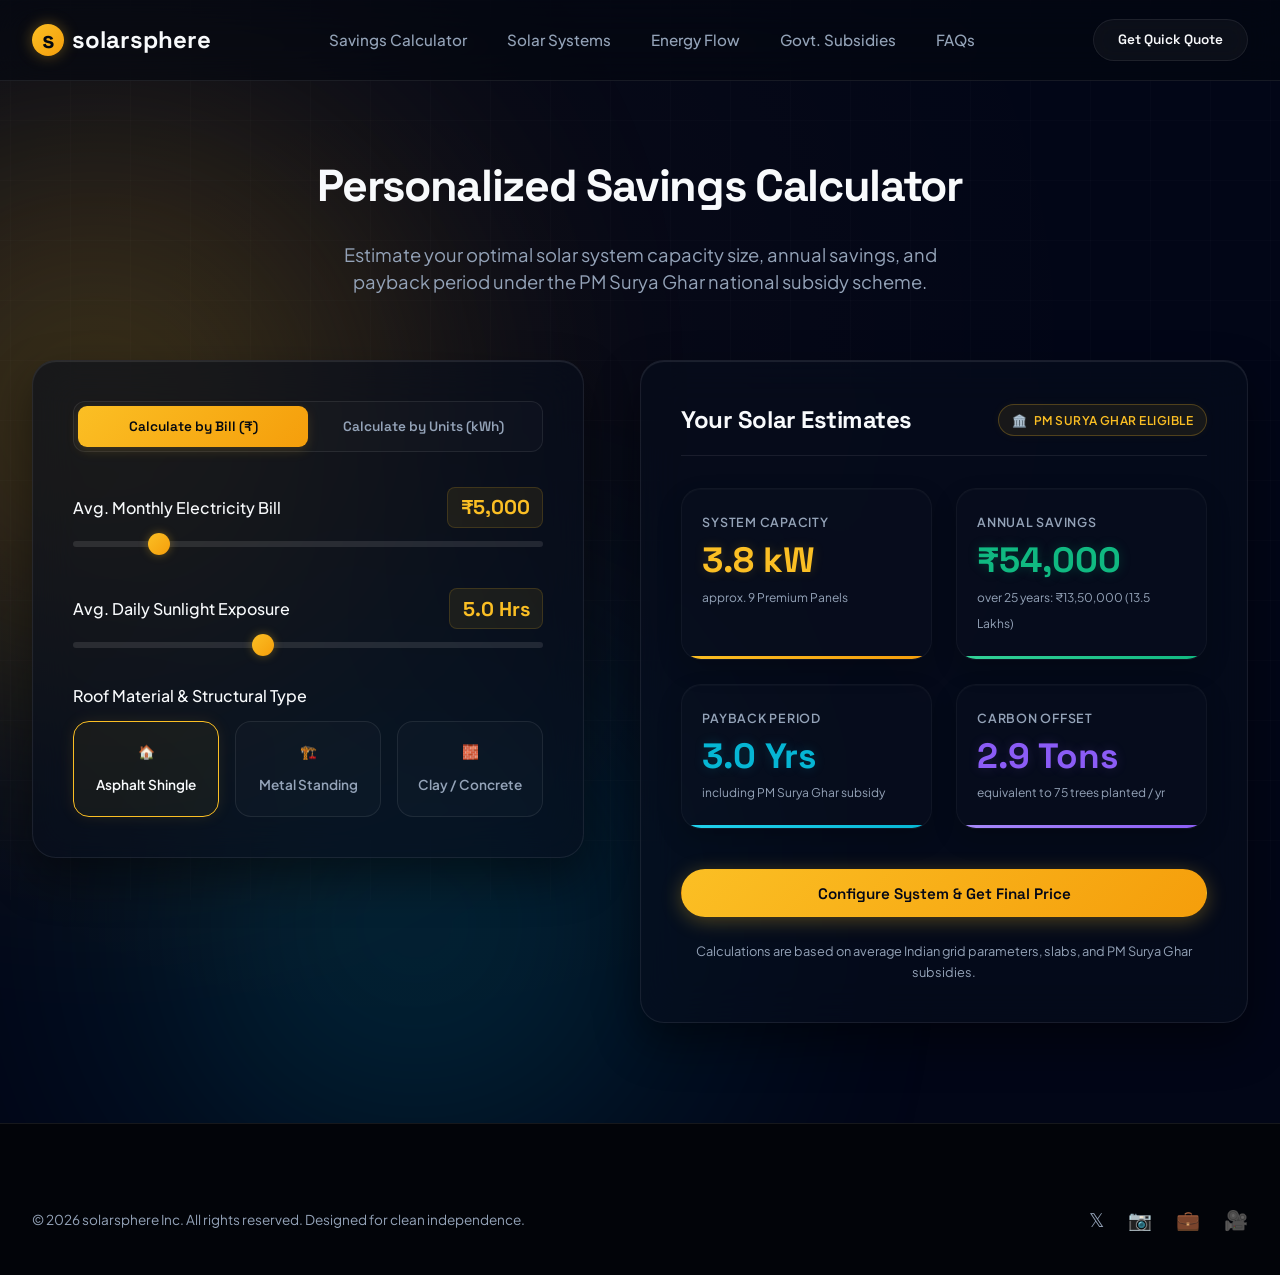
==== calculator.html @ b98ffb91 "feat: complete visual modernization of solarsphere e-commerce multi-page solar site in INR" ====
<!DOCTYPE html>
<html lang="en">
<head>
  <meta charset="UTF-8">
  <meta name="viewport" content="width=device-width, initial-scale=1.0">
  <meta name="description" content="Calculate your solar energy production savings and payback period in India with the solarsphere customizer savings calculator.">
  <title>Solar Savings Calculator | solarsphere</title>
  <link rel="stylesheet" href="styles.css?v=2.0">
</head>
<body>

  <!-- Background Glowing Orbs -->
  <div class="glow-orb orb-1"></div>
  <div class="glow-orb orb-3"></div>

  <!-- HEADER / NAVIGATION -->
  <header>
    <div class="container nav-container">
      <a href="index.html" class="logo">
        <div class="logo-icon">s</div>
        <span>solarsphere</span>
      </a>
      <ul class="nav-links">
        <li><a href="calculator.html" class="active">Savings Calculator</a></li>
        <li><a href="configurator.html">Solar Systems</a></li>
        <li><a href="visualizer.html">Energy Flow</a></li>
        <li><a href="subsidies.html">Govt. Subsidies</a></li>
        <li><a href="faq.html">FAQs</a></li>
      </ul>
      <a href="calculator.html" class="btn btn-secondary" style="padding: 0.6rem 1.5rem; font-size: 0.85rem;">Get Quick Quote</a>
    </div>
  </header>

  <!-- SOLAR CALCULATOR -->
  <section class="calculator" id="calculator" style="min-height: 85vh; padding-top: 150px; padding-bottom: 100px;">
    <div class="container">
      <div class="section-header">
        <h2>Personalized Savings Calculator</h2>
        <p>Estimate your optimal solar system capacity size, annual savings, and payback period under the PM Surya Ghar national subsidy scheme.</p>
      </div>

      <div class="calc-grid">
        <div class="glass-card calc-inputs">
          <div class="input-toggle-container">
            <button class="toggle-btn active" id="calc-toggle-bill" onclick="switchCalcMode('bill')">Calculate by Bill (₹)</button>
            <button class="toggle-btn" id="calc-toggle-units" onclick="switchCalcMode('units')">Calculate by Units (kWh)</button>
          </div>

          <div class="input-group" id="group-bill">
            <div class="input-header">
              <label class="input-label" for="bill-slider">Avg. Monthly Electricity Bill</label>
              <span class="input-value-display" id="bill-display">₹5,000</span>
            </div>
            <input type="range" class="range-slider" id="bill-slider" min="1000" max="25000" step="500" value="5000">
          </div>

          <div class="input-group" id="group-units" style="display: none;">
            <div class="input-header">
              <label class="input-label" for="units-slider">Avg. Monthly Unit Consumption</label>
              <span class="input-value-display" id="units-display">600 kWh</span>
            </div>
            <input type="range" class="range-slider" id="units-slider" min="100" max="3000" step="50" value="600">
          </div>

          <div class="input-group">
            <div class="input-header">
              <label class="input-label" for="sunlight-slider">Avg. Daily Sunlight Exposure</label>
              <span class="input-value-display" id="sunlight-display">5.0 Hrs</span>
            </div>
            <input type="range" class="range-slider" id="sunlight-slider" min="3.0" max="8.0" step="0.5" value="5.0">
          </div>

          <div class="input-group">
            <label class="input-label">Roof Material & Structural Type</label>
            <div class="roof-selector">
              <label class="roof-card active" id="roof-shingle">
                <input type="radio" name="rooftype" value="shingle" checked>
                <span class="roof-icon">🏠</span>
                <span>Asphalt Shingle</span>
              </label>
              <label class="roof-card" id="roof-metal">
                <input type="radio" name="rooftype" value="metal">
                <span class="roof-icon">🏗️</span>
                <span>Metal Standing</span>
              </label>
              <label class="roof-card" id="roof-tile">
                <input type="radio" name="rooftype" value="tile">
                <span class="roof-icon">🧱</span>
                <span>Clay / Concrete</span>
              </label>
            </div>
          </div>
        </div>

        <div class="glass-card calc-outputs">
          <div class="calc-outputs-header">
            <h3>Your Solar Estimates</h3>
            <div class="subsidy-badge-mini">
              <span class="badge-icon">🏛️</span>
              <span>PM Surya Ghar Eligible</span>
            </div>
          </div>
          
          <div class="outputs-grid">
            <div class="output-box box-size">
              <span class="output-label">System Capacity</span>
              <div class="output-value" id="est-size">4.2 kW</div>
              <span class="output-sub">approx. 11 Premium Panels</span>
            </div>

            <div class="output-box box-savings">
              <span class="output-label">Annual Savings</span>
              <div class="output-value" id="est-savings">₹52,800</div>
              <span class="output-sub">over 25 years: ₹13,20,000</span>
            </div>

            <div class="output-box box-payback">
              <span class="output-label">Payback Period</span>
              <div class="output-value" id="est-payback">5.2 Yrs</div>
              <span class="output-sub">including PM Surya Ghar subsidy</span>
            </div>

            <div class="output-box box-offset">
              <span class="output-label">Carbon Offset</span>
              <div class="output-value" id="est-offset">3.2 Tons</div>
              <span class="output-sub">equivalent to 82 trees planted / yr</span>
            </div>
          </div>

          <button class="btn btn-gold" id="calc-cta-btn" style="width: 100%;">Configure System & Get Final Price</button>
          <p class="calc-note">Calculations are based on average Indian grid parameters, slabs, and PM Surya Ghar subsidies.</p>
        </div>
      </div>
    </div>
  </section>

  <!-- FOOTER -->
  <footer>
    <div class="container">
      <div class="footer-bottom" style="border-top: none; padding-top: 0;">
        <span>&copy; 2026 solarsphere Inc. All rights reserved. Designed for clean independence.</span>
        <div class="footer-socials">
          <a href="#">𝕏</a>
          <a href="#">📷</a>
          <a href="#">💼</a>
          <a href="#">🎥</a>
        </div>
      </div>
    </div>
  </footer>

  <script src="app.js?v=2.0"></script>
</body>
</html>
---- styles.css ----
@import url('https://fonts.googleapis.com/css2?family=Plus+Jakarta+Sans:wght@300;400;500;600;700&family=Space+Grotesk:wght@400;500;600;700&display=swap');

/* --- CUSTOM VARIABLES & THEME --- */
:root {
  --font-body: 'Plus Jakarta Sans', sans-serif;
  --font-title: 'Space Grotesk', sans-serif;

  /* Colors */
  --bg-dark: #020617;
  --bg-card: rgba(8, 14, 29, 0.6);
  --bg-card-hover: rgba(14, 23, 46, 0.75);
  --border-light: rgba(255, 255, 255, 0.08);
  --border-light-hover: rgba(255, 255, 255, 0.16);
  
  --color-text-main: #f8fafc;
  --color-text-muted: #94a3b8;
  
  /* Accents */
  --solar-gold: #fbbf24;
  --solar-gold-glow: rgba(251, 191, 36, 0.35);
  --electric-emerald: #10b981;
  --electric-emerald-glow: rgba(16, 185, 129, 0.35);
  --grid-cyan: #06b6d4;
  --grid-cyan-glow: rgba(6, 182, 212, 0.35);
  --accent-purple: #8b5cf6;
  --accent-purple-glow: rgba(139, 92, 246, 0.35);

  --gradient-gold: linear-gradient(135deg, #fbbf24 0%, #f59e0b 100%);
  --gradient-emerald: linear-gradient(135deg, #34d399 0%, #10b981 100%);
  --gradient-cyan: linear-gradient(135deg, #22d3ee 0%, #06b6d4 100%);
  --gradient-purple: linear-gradient(135deg, #a78bfa 0%, #8b5cf6 100%);
  --gradient-tech: linear-gradient(135deg, #10b981 0%, #06b6d4 100%);
  --gradient-hero: linear-gradient(135deg, #fbbf24 0%, #10b981 50%, #06b6d4 100%);

  /* Transitions */
  --transition-smooth: all 0.5s cubic-bezier(0.16, 1, 0.3, 1);
  --transition-fast: all 0.25s cubic-bezier(0.4, 0, 0.2, 1);
}

/* --- BASE STYLES --- */
* {
  box-sizing: border-box;
  margin: 0;
  padding: 0;
}

html {
  scroll-behavior: smooth;
  scrollbar-width: thin;
  scrollbar-color: rgba(255, 255, 255, 0.2) var(--bg-dark);
}

body {
  background-color: var(--bg-dark);
  color: var(--color-text-main);
  font-family: var(--font-body);
  line-height: 1.6;
  overflow-x: hidden;
  position: relative;
}

/* Background Tech Grid Overlay */
body::before {
  content: '';
  position: fixed;
  top: 0;
  left: 0;
  width: 100vw;
  height: 100vh;
  background-image: 
    linear-gradient(rgba(255, 255, 255, 0.015) 1px, transparent 1px),
    linear-gradient(90deg, rgba(255, 255, 255, 0.015) 1px, transparent 1px);
  background-size: 60px 60px;
  background-position: center;
  pointer-events: none;
  z-index: 0;
}

/* Custom Scrollbar for Chrome/Safari/Edge */
body::-webkit-scrollbar {
  width: 8px;
}
body::-webkit-scrollbar-track {
  background: var(--bg-dark);
}
body::-webkit-scrollbar-thumb {
  background: rgba(255, 255, 255, 0.15);
  border-radius: 4px;
}
body::-webkit-scrollbar-thumb:hover {
  background: rgba(255, 255, 255, 0.3);
}

/* Background Glowing Orbs & Floating Animations */
@keyframes float-orb-1 {
  0% { transform: translate(0, 0) scale(1); }
  50% { transform: translate(60px, -80px) scale(1.1); }
  100% { transform: translate(0, 0) scale(1); }
}
@keyframes float-orb-2 {
  0% { transform: translate(0, 0) scale(1); }
  50% { transform: translate(-80px, 60px) scale(0.9); }
  100% { transform: translate(0, 0) scale(1); }
}
@keyframes float-orb-3 {
  0% { transform: translate(0, 0) scale(1); }
  50% { transform: translate(50px, 50px) scale(1.05); }
  100% { transform: translate(0, 0) scale(1); }
}

.glow-orb {
  position: absolute;
  border-radius: 50%;
  filter: blur(140px);
  z-index: 0;
  pointer-events: none;
  opacity: 0.25;
}
.orb-1 {
  top: 10%;
  left: -15%;
  width: 45vw;
  height: 45vw;
  background: var(--solar-gold);
  animation: float-orb-1 25s infinite ease-in-out;
}
.orb-2 {
  top: 45%;
  right: -15%;
  width: 40vw;
  height: 40vw;
  background: var(--electric-emerald);
  animation: float-orb-2 30s infinite ease-in-out;
}
.orb-3 {
  bottom: 10%;
  left: 15%;
  width: 35vw;
  height: 35vw;
  background: var(--grid-cyan);
  animation: float-orb-3 20s infinite ease-in-out;
}

/* Container */
.container {
  max-width: 1280px;
  margin: 0 auto;
  padding: 0 2rem;
  position: relative;
  z-index: 1;
}

/* Headers & Typography */
h1, h2, h3, h4, h5 {
  font-family: var(--font-title);
  font-weight: 700;
  letter-spacing: -0.02em;
}

.text-gradient {
  background: var(--gradient-hero);
  -webkit-background-clip: text;
  -webkit-text-fill-color: transparent;
  background-clip: text;
}

/* Button & UI Accents */
.btn {
  display: inline-flex;
  align-items: center;
  justify-content: center;
  padding: 0.85rem 2.2rem;
  border-radius: 50px;
  font-family: var(--font-title);
  font-weight: 600;
  font-size: 0.95rem;
  text-decoration: none;
  cursor: pointer;
  transition: var(--transition-smooth);
  border: 1px solid transparent;
  gap: 0.5rem;
  position: relative;
  overflow: hidden;
  z-index: 1;
}

.btn::after {
  content: '';
  position: absolute;
  top: -50%;
  left: -60%;
  width: 30%;
  height: 200%;
  background: rgba(255, 255, 255, 0.25);
  transform: rotate(30deg);
  transition: none;
  pointer-events: none;
  z-index: -1;
}

.btn:hover::after {
  left: 150%;
  transition: all 0.8s cubic-bezier(0.19, 1, 0.22, 1);
}

.btn-primary {
  background: var(--gradient-tech);
  color: #020617;
  box-shadow: 0 4px 20px rgba(16, 185, 129, 0.3);
}
.btn-primary:hover {
  transform: translateY(-3px);
  box-shadow: 0 8px 25px rgba(16, 185, 129, 0.45), 0 0 15px rgba(6, 182, 212, 0.3);
  filter: brightness(1.1);
}

.btn-secondary {
  background: rgba(255, 255, 255, 0.04);
  color: var(--color-text-main);
  border-color: var(--border-light);
  backdrop-filter: blur(10px);
  -webkit-backdrop-filter: blur(10px);
}
.btn-secondary:hover {
  background: rgba(255, 255, 255, 0.08);
  border-color: var(--border-light-hover);
  transform: translateY(-3px);
  box-shadow: 0 6px 20px rgba(0, 0, 0, 0.4);
}

.btn-gold {
  background: var(--gradient-gold);
  color: #020617;
  box-shadow: 0 4px 20px rgba(251, 191, 36, 0.3);
}
.btn-gold:hover {
  transform: translateY(-3px);
  box-shadow: 0 8px 25px rgba(251, 191, 36, 0.45);
  filter: brightness(1.1);
}

/* Section Header */
.section-header {
  text-align: center;
  margin-bottom: 4rem;
}
.section-header h2 {
  font-size: 2.8rem;
  margin-bottom: 1.2rem;
  letter-spacing: -0.03em;
}
.section-header p {
  color: var(--color-text-muted);
  max-width: 600px;
  margin: 0 auto;
  font-size: 1.15rem;
  line-height: 1.5;
}

/* Glass Card */
.glass-card {
  background: var(--bg-card);
  backdrop-filter: blur(20px);
  -webkit-backdrop-filter: blur(20px);
  border: 1px solid var(--border-light);
  border-radius: 24px;
  padding: 2.5rem;
  box-shadow: inset 0 1px 1px rgba(255, 255, 255, 0.1), 0 20px 45px rgba(0, 0, 0, 0.45);
  transition: var(--transition-smooth);
}
.glass-card:hover {
  border-color: var(--border-light-hover);
  background: var(--bg-card-hover);
  transform: translateY(-4px);
  box-shadow: inset 0 1px 2px rgba(255, 255, 255, 0.15), 0 25px 55px rgba(0, 0, 0, 0.55), 0 0 20px rgba(255, 255, 255, 0.02);
}

/* --- HEADER / NAVIGATION --- */
header {
  position: fixed;
  top: 0;
  left: 0;
  width: 100%;
  z-index: 100;
  background: rgba(4, 8, 16, 0.6);
  backdrop-filter: blur(20px);
  -webkit-backdrop-filter: blur(20px);
  border-bottom: 1px solid var(--border-light);
}

.nav-container {
  display: flex;
  justify-content: space-between;
  align-items: center;
  height: 80px;
}

.logo {
  font-family: var(--font-title);
  font-size: 1.5rem;
  font-weight: 700;
  display: flex;
  align-items: center;
  gap: 0.5rem;
  color: var(--color-text-main);
  text-decoration: none;
}
.logo-icon {
  background: var(--gradient-gold);
  width: 32px;
  height: 32px;
  border-radius: 50%;
  display: flex;
  align-items: center;
  justify-content: center;
  font-weight: bold;
  color: #040810;
  box-shadow: 0 0 15px var(--solar-gold-glow);
}

.nav-links {
  display: flex;
  list-style: none;
  gap: 2.5rem;
}
.nav-links a {
  color: var(--color-text-muted);
  text-decoration: none;
  font-weight: 500;
  transition: var(--transition-fast);
  font-size: 0.95rem;
}
.nav-links a:hover {
  color: var(--color-text-main);
}

/* --- HERO SECTION --- */
.hero {
  min-height: 100vh;
  display: flex;
  align-items: center;
  padding-top: 100px;
  position: relative;
}

.hero-grid {
  display: grid;
  grid-template-columns: 1.1fr 0.9fr;
  gap: 4rem;
  align-items: center;
  width: 100%;
}

.hero-content h1 {
  font-size: 4rem;
  line-height: 1.1;
  margin-bottom: 1.5rem;
}
.hero-content p {
  font-size: 1.25rem;
  color: var(--color-text-muted);
  margin-bottom: 2.5rem;
  max-width: 550px;
}

.hero-buttons {
  display: flex;
  gap: 1.5rem;
  margin-bottom: 3rem;
}

.hero-stats {
  display: grid;
  grid-template-columns: repeat(3, 1fr);
  gap: 1.5rem;
  border-top: 1px solid rgba(255, 255, 255, 0.06);
  padding-top: 2.5rem;
  margin-top: 1rem;
}
.hero-stat-item {
  background: rgba(255, 255, 255, 0.015);
  border: 1px solid rgba(255, 255, 255, 0.04);
  padding: 1.2rem 0.8rem;
  border-radius: 16px;
  text-align: center;
  box-shadow: inset 0 1px 1px rgba(255, 255, 255, 0.05);
  transition: var(--transition-smooth);
}
.hero-stat-item:hover {
  background: rgba(255, 255, 255, 0.04);
  border-color: rgba(255, 255, 255, 0.1);
  transform: translateY(-3px);
  box-shadow: inset 0 1px 2px rgba(255, 255, 255, 0.10), 0 10px 20px rgba(0, 0, 0, 0.2);
}
.hero-stat-item h3 {
  font-size: 2.1rem;
  font-weight: 700;
  background: var(--gradient-tech);
  -webkit-background-clip: text;
  -webkit-text-fill-color: transparent;
  background-clip: text;
  margin-bottom: 0.3rem;
  letter-spacing: -0.02em;
}
.hero-stat-item:nth-child(2) h3 {
  background: var(--gradient-gold);
  -webkit-background-clip: text;
  -webkit-text-fill-color: transparent;
}
.hero-stat-item:nth-child(3) h3 {
  background: var(--gradient-cyan);
  -webkit-background-clip: text;
  -webkit-text-fill-color: transparent;
}
.hero-stat-item p {
  font-size: 0.78rem;
  color: var(--color-text-muted);
  text-transform: uppercase;
  letter-spacing: 0.08em;
  font-weight: 600;
}

.hero-visual {
  position: relative;
  display: flex;
  justify-content: center;
  align-items: center;
}

/* Custom interactive mockup on hero */
.hero-card {
  width: 100%;
  max-width: 480px;
  border: 1px solid rgba(255, 255, 255, 0.1);
  box-shadow: 0 30px 60px rgba(0, 0, 0, 0.6);
  position: relative;
  overflow: hidden;
}
.hero-card::before {
  content: '';
  position: absolute;
  top: -50%;
  left: -50%;
  width: 200%;
  height: 200%;
  background: radial-gradient(circle, rgba(16, 185, 129, 0.05) 0%, transparent 70%);
  pointer-events: none;
}
.hero-card-header {
  display: flex;
  justify-content: space-between;
  align-items: center;
  border-bottom: 1px solid var(--border-light);
  padding-bottom: 1rem;
  margin-bottom: 1.5rem;
}
.hero-card-header .badge {
  background: rgba(16, 185, 129, 0.15);
  color: var(--electric-emerald);
  padding: 0.25rem 0.75rem;
  border-radius: 50px;
  font-size: 0.75rem;
  font-weight: 600;
  letter-spacing: 0.05em;
  text-transform: uppercase;
}

@keyframes rotate-dial {
  from { transform: rotate(-90deg); }
  to { transform: rotate(270deg); }
}

@keyframes breathe-glow {
  0%, 100% { opacity: 0.85; box-shadow: 0 0 8px rgba(16, 185, 129, 0.4); }
  50% { opacity: 1; box-shadow: 0 0 18px rgba(16, 185, 129, 0.8); }
}

.energy-dial {
  position: relative;
  width: 190px;
  height: 190px;
  margin: 2rem auto;
}
.dial-svg {
  animation: rotate-dial 300s linear infinite;
  transform-origin: center;
}
.dial-bg {
  fill: none;
  stroke: rgba(255, 255, 255, 0.03);
  stroke-width: 8;
}
.dial-fill {
  fill: none;
  stroke: url(#emerald-grad);
  stroke-width: 10;
  stroke-linecap: round;
  stroke-dasharray: 440;
  stroke-dashoffset: 132; /* 70% fill */
  transition: var(--transition-smooth);
  filter: drop-shadow(0 0 8px rgba(16, 185, 129, 0.5));
}
.dial-text {
  position: absolute;
  top: 50%;
  left: 50%;
  transform: translate(-50%, -50%);
  text-align: center;
  z-index: 2;
}
.dial-value {
  font-family: var(--font-title);
  font-size: 2.5rem;
  font-weight: 700;
  color: var(--color-text-main);
  line-height: 1;
  text-shadow: 0 0 10px rgba(255, 255, 255, 0.1);
}
.dial-label {
  font-size: 0.75rem;
  color: var(--color-text-muted);
  text-transform: uppercase;
  margin-top: 4px;
  letter-spacing: 0.05em;
}

#hero-status-badge {
  animation: breathe-glow 2s infinite ease-in-out;
  border: 1px solid rgba(16, 185, 129, 0.3);
}

.quick-customizer {
  display: flex;
  flex-direction: column;
  gap: 1rem;
}
.quick-customizer-item {
  display: flex;
  justify-content: space-between;
  align-items: center;
  padding: 0.75rem 1rem;
  background: rgba(255, 255, 255, 0.02);
  border-radius: 12px;
  border: 1px solid rgba(255, 255, 255, 0.03);
}
.quick-customizer-item span {
  font-size: 0.9rem;
}
.toggle-switch {
  position: relative;
  width: 44px;
  height: 24px;
}
.toggle-switch input {
  opacity: 0;
  width: 0;
  height: 0;
}
.slider {
  position: absolute;
  cursor: pointer;
  top: 0;
  left: 0;
  right: 0;
  bottom: 0;
  background-color: rgba(255, 255, 255, 0.1);
  transition: var(--transition-fast);
  border-radius: 24px;
}
.slider:before {
  position: absolute;
  content: "";
  height: 18px;
  width: 18px;
  left: 3px;
  bottom: 3px;
  background-color: white;
  transition: var(--transition-fast);
  border-radius: 50%;
}
input:checked + .slider {
  background-color: var(--electric-emerald);
}
input:checked + .slider:before {
  transform: translateX(20px);
}

/* --- SOLAR CALCULATOR --- */
.calculator {
  padding: 8rem 0;
  background: radial-gradient(circle at 30% 30%, rgba(245, 158, 11, 0.03) 0%, transparent 60%);
}

.calc-grid {
  display: grid;
  grid-template-columns: 1fr 1.1fr;
  gap: 3.5rem;
  align-items: start;
}

.calc-inputs {
  display: flex;
  flex-direction: column;
  gap: 2.2rem;
}

/* Calculator Mode Toggle Switch */
.input-toggle-container {
  display: flex;
  background: rgba(255, 255, 255, 0.02);
  border: 1px solid var(--border-light);
  border-radius: 12px;
  padding: 0.25rem;
}
.toggle-btn {
  flex: 1;
  background: none;
  border: none;
  color: var(--color-text-muted);
  font-family: var(--font-title);
  font-size: 0.85rem;
  font-weight: 600;
  padding: 0.75rem 0;
  border-radius: 9px;
  cursor: pointer;
  transition: var(--transition-fast);
}
.toggle-btn:hover {
  color: var(--color-text-main);
  background: rgba(255, 255, 255, 0.02);
}
.toggle-btn.active {
  background: var(--gradient-gold);
  color: #040810;
  box-shadow: 0 4px 12px rgba(251, 191, 36, 0.15);
}

.input-group {
  display: flex;
  flex-direction: column;
  gap: 0.8rem;
}
.input-header {
  display: flex;
  justify-content: space-between;
  align-items: center;
}
.input-label {
  font-weight: 500;
  font-size: 1rem;
  display: flex;
  align-items: center;
  gap: 0.5rem;
}
.input-value-display {
  font-family: var(--font-title);
  font-size: 1.25rem;
  font-weight: 700;
  color: var(--solar-gold);
  background: rgba(251, 191, 36, 0.08);
  padding: 0.2rem 0.8rem;
  border-radius: 8px;
  border: 1px solid rgba(251, 191, 36, 0.15);
}

/* Custom Range Input Styling */
.range-slider {
  -webkit-appearance: none;
  width: 100%;
  height: 6px;
  border-radius: 10px;
  background: rgba(255, 255, 255, 0.1);
  outline: none;
  transition: var(--transition-fast);
}
.range-slider::-webkit-slider-thumb {
  -webkit-appearance: none;
  appearance: none;
  width: 22px;
  height: 22px;
  border-radius: 50%;
  background: var(--gradient-gold);
  cursor: pointer;
  box-shadow: 0 0 10px var(--solar-gold-glow);
  transition: var(--transition-fast);
}
.range-slider::-webkit-slider-thumb:hover {
  transform: scale(1.2);
  box-shadow: 0 0 15px var(--solar-gold);
}
.range-slider::-moz-range-thumb {
  width: 22px;
  height: 22px;
  border: none;
  border-radius: 50%;
  background: var(--gradient-gold);
  cursor: pointer;
  box-shadow: 0 0 10px var(--solar-gold-glow);
  transition: var(--transition-fast);
}
.range-slider::-moz-range-thumb:hover {
  transform: scale(1.2);
  box-shadow: 0 0 15px var(--solar-gold);
}

/* Radio Cards (Roof Type Selector) */
.roof-selector {
  display: grid;
  grid-template-columns: repeat(3, 1fr);
  gap: 1rem;
}
.roof-card {
  background: rgba(255, 255, 255, 0.02);
  border: 1px solid var(--border-light);
  border-radius: 16px;
  padding: 1.2rem 1rem;
  text-align: center;
  cursor: pointer;
  transition: var(--transition-smooth);
}
.roof-card:hover {
  border-color: rgba(255, 255, 255, 0.2);
  background: rgba(255, 255, 255, 0.04);
}
.roof-card input[type="radio"] {
  display: none;
}
.roof-card.active {
  border-color: var(--solar-gold);
  background: rgba(251, 191, 36, 0.05);
  box-shadow: 0 0 15px rgba(251, 191, 36, 0.1);
}
.roof-icon {
  font-size: 1.8rem;
  margin-bottom: 0.5rem;
  display: block;
}
.roof-card span {
  font-size: 0.85rem;
  font-weight: 600;
  color: var(--color-text-muted);
}
.roof-card.active span {
  color: var(--color-text-main);
}

/* Calc Outputs Panel */
.calc-outputs {
  display: flex;
  flex-direction: column;
  justify-content: space-between;
  height: 100%;
}
.calc-outputs-header {
  display: flex;
  justify-content: space-between;
  align-items: center;
  margin-bottom: 2rem;
  border-bottom: 1px solid var(--border-light);
  padding-bottom: 1rem;
}
.calc-outputs h3 {
  font-size: 1.5rem;
  margin: 0;
}
.subsidy-badge-mini {
  display: inline-flex;
  align-items: center;
  gap: 0.4rem;
  background: rgba(251, 191, 36, 0.08);
  border: 1px solid rgba(251, 191, 36, 0.25);
  padding: 0.35rem 0.8rem;
  border-radius: 50px;
  font-size: 0.75rem;
  color: var(--solar-gold);
  font-weight: 600;
  text-transform: uppercase;
  letter-spacing: 0.04em;
  box-shadow: 0 0 10px rgba(251, 191, 36, 0.05);
  animation: breathe-glow 2s infinite ease-in-out;
}

.outputs-grid {
  display: grid;
  grid-template-columns: repeat(2, 1fr);
  gap: 1.5rem;
  margin-bottom: 2.5rem;
}
.output-box {
  background: rgba(255, 255, 255, 0.01);
  border: 1px solid rgba(255, 255, 255, 0.04);
  border-radius: 20px;
  padding: 1.5rem 1.25rem;
  position: relative;
  overflow: hidden;
  box-shadow: inset 0 1px 1px rgba(255, 255, 255, 0.03), 0 10px 25px rgba(0, 0, 0, 0.2);
  transition: var(--transition-smooth);
}
.output-box:hover {
  background: rgba(255, 255, 255, 0.03);
  border-color: rgba(255, 255, 255, 0.08);
  transform: translateY(-2px);
  box-shadow: inset 0 1px 2px rgba(255, 255, 255, 0.05), 0 15px 35px rgba(0, 0, 0, 0.3);
}
.output-box::after {
  content: '';
  position: absolute;
  bottom: 0;
  left: 0;
  width: 100%;
  height: 3px;
}
.box-savings::after { background: var(--gradient-emerald); }
.box-size::after { background: var(--gradient-gold); }
.box-payback::after { background: var(--gradient-cyan); }
.box-offset::after { background: var(--gradient-purple); }

.output-label {
  font-size: 0.78rem;
  color: var(--color-text-muted);
  text-transform: uppercase;
  letter-spacing: 0.06em;
  margin-bottom: 0.5rem;
  display: block;
  font-weight: 600;
}
.output-value {
  font-family: var(--font-title);
  font-size: 2.2rem;
  font-weight: 700;
  line-height: 1.1;
  margin-bottom: 0.2rem;
}
.box-savings .output-value {
  color: var(--electric-emerald);
  text-shadow: 0 0 12px rgba(16, 185, 129, 0.25);
}
.box-size .output-value {
  color: var(--solar-gold);
  text-shadow: 0 0 12px rgba(251, 191, 36, 0.2);
}
.box-payback .output-value {
  color: var(--grid-cyan);
  text-shadow: 0 0 12px rgba(6, 182, 212, 0.2);
}
.box-offset .output-value {
  color: var(--accent-purple);
  text-shadow: 0 0 12px rgba(139, 92, 246, 0.2);
}

.output-sub {
  font-size: 0.75rem;
  color: var(--color-text-muted);
  margin-top: 4px;
}

.calc-note {
  font-size: 0.8rem;
  color: var(--color-text-muted);
  text-align: center;
  margin-top: 1.5rem;
}

/* --- PRODUCT CONFIGURATOR --- */
.configurator {
  padding: 8rem 0;
  background: radial-gradient(circle at 70% 60%, rgba(16, 185, 129, 0.02) 0%, transparent 60%);
}

.catalog-grid {
  display: grid;
  grid-template-columns: repeat(3, 1fr);
  gap: 2rem;
  margin-bottom: 4rem;
}

.catalog-card {
  display: flex;
  flex-direction: column;
  position: relative;
  overflow: hidden;
  border-color: rgba(255, 255, 255, 0.05);
  box-shadow: inset 0 1px 1px rgba(255, 255, 255, 0.02), 0 15px 35px rgba(0, 0, 0, 0.3);
  transition: transform 0.5s cubic-bezier(0.16, 1, 0.3, 1), border-color 0.4s ease, box-shadow 0.4s ease, background-color 0.4s ease;
}
.catalog-card:hover {
  transform: translateY(-8px);
  border-color: rgba(255, 255, 255, 0.12);
  box-shadow: inset 0 1px 2px rgba(255, 255, 255, 0.05), 0 25px 50px rgba(0, 0, 0, 0.5);
}

/* Specific glows for selection */
#package-starter.popular {
  border-color: var(--electric-emerald);
  box-shadow: inset 0 1px 2px rgba(255, 255, 255, 0.1), 0 15px 40px rgba(16, 185, 129, 0.25), 0 0 10px rgba(16, 185, 129, 0.1);
  background: rgba(16, 185, 129, 0.03);
}
#package-premium.popular {
  border-color: var(--solar-gold);
  box-shadow: inset 0 1px 2px rgba(255, 255, 255, 0.1), 0 15px 40px rgba(251, 191, 36, 0.25), 0 0 10px rgba(251, 191, 36, 0.1);
  background: rgba(251, 191, 36, 0.02);
}
#package-elite.popular {
  border-color: var(--accent-purple);
  box-shadow: inset 0 1px 2px rgba(255, 255, 255, 0.1), 0 15px 40px rgba(139, 92, 246, 0.25), 0 0 10px rgba(139, 92, 246, 0.1);
  background: rgba(139, 92, 246, 0.02);
}

.popular-badge {
  position: absolute;
  top: 1.25rem;
  right: 1.25rem;
  background: var(--gradient-tech);
  color: #020617;
  padding: 0.3rem 0.9rem;
  border-radius: 50px;
  font-size: 0.68rem;
  font-weight: 700;
  letter-spacing: 0.06em;
  text-transform: uppercase;
  box-shadow: 0 4px 12px rgba(16, 185, 129, 0.25);
  z-index: 2;
}

.card-tier {
  font-size: 0.82rem;
  color: var(--electric-emerald);
  font-weight: 700;
  text-transform: uppercase;
  letter-spacing: 0.08em;
  margin-bottom: 0.5rem;
}
.card-title {
  font-size: 1.8rem;
  margin-bottom: 0.75rem;
  letter-spacing: -0.02em;
}
.card-price-container {
  display: flex;
  align-items: baseline;
  margin-bottom: 1.5rem;
}
.card-price {
  font-family: var(--font-title);
  font-size: 2.5rem;
  font-weight: 700;
  color: var(--color-text-main);
}
.card-price-sub {
  color: var(--color-text-muted);
  margin-left: 0.5rem;
  font-size: 0.9rem;
}
.card-desc {
  color: var(--color-text-muted);
  font-size: 0.95rem;
  margin-bottom: 1.5rem;
  min-height: 50px;
}

.card-features {
  list-style: none;
  display: flex;
  flex-direction: column;
  gap: 0.8rem;
  margin-bottom: 2rem;
  border-top: 1px solid var(--border-light);
  padding-top: 1.5rem;
}
.card-features li {
  font-size: 0.9rem;
  display: flex;
  align-items: center;
  gap: 0.6rem;
}
.card-features li::before {
  content: '✓';
  color: var(--electric-emerald);
  font-weight: bold;
}

.btn-card {
  width: 100%;
  margin-top: auto;
}

/* Customizer Add-ons section */
.addons-section {
  border-top: 1px solid var(--border-light);
  padding-top: 4rem;
}
.addons-section h3 {
  font-size: 1.8rem;
  text-align: center;
  margin-bottom: 2.5rem;
}
.addons-grid {
  display: grid;
  grid-template-columns: repeat(3, 1fr);
  gap: 2rem;
}

.addon-card {
  display: flex;
  align-items: center;
  gap: 1.5rem;
  background: rgba(255, 255, 255, 0.015);
  border: 1px solid var(--border-light);
  border-radius: 20px;
  padding: 1.5rem;
  cursor: pointer;
  transition: var(--transition-smooth);
  position: relative;
}
.addon-card:hover {
  border-color: rgba(255, 255, 255, 0.15);
  background: rgba(255, 255, 255, 0.03);
}
.addon-card.selected {
  border-color: var(--electric-emerald);
  background: rgba(16, 185, 129, 0.04);
  box-shadow: 0 0 20px rgba(16, 185, 129, 0.08);
}
.addon-checkbox {
  position: absolute;
  top: 1rem;
  right: 1rem;
  width: 20px;
  height: 20px;
  border: 2px solid var(--border-light);
  border-radius: 50%;
  display: flex;
  align-items: center;
  justify-content: center;
  transition: var(--transition-fast);
}
.addon-card.selected .addon-checkbox {
  border-color: var(--electric-emerald);
  background: var(--electric-emerald);
}
.addon-card.selected .addon-checkbox::after {
  content: '';
  width: 6px;
  height: 10px;
  border: solid #040810;
  border-width: 0 2px 2px 0;
  transform: rotate(45deg) translate(-1px, -1px);
}

.addon-icon {
  font-size: 2.5rem;
  background: rgba(255, 255, 255, 0.03);
  width: 64px;
  height: 64px;
  display: flex;
  align-items: center;
  justify-content: center;
  border-radius: 16px;
  flex-shrink: 0;
  transition: var(--transition-smooth);
}
.addon-card.selected .addon-icon {
  background: rgba(16, 185, 129, 0.15);
  color: var(--electric-emerald);
}
.addon-info h4 {
  font-size: 1.1rem;
  margin-bottom: 0.25rem;
}
.addon-info p {
  font-size: 0.8rem;
  color: var(--color-text-muted);
  margin-bottom: 0.5rem;
}
.addon-price {
  font-family: var(--font-title);
  font-weight: 700;
  color: var(--electric-emerald);
  font-size: 1.05rem;
}

/* --- DYNAMIC ENERGY VISUALIZER --- */
.visualizer {
  padding: 8rem 0;
  background: radial-gradient(circle at 50% 50%, rgba(6, 182, 212, 0.03) 0%, transparent 60%);
}

.vis-container {
  display: grid;
  grid-template-columns: 1fr;
  gap: 3rem;
}

.vis-canvas {
  background: var(--bg-card);
  border: 1px solid var(--border-light);
  border-radius: 24px;
  padding: 3rem;
  display: flex;
  flex-direction: column;
  align-items: center;
  position: relative;
  overflow: hidden;
}

.vis-controls {
  display: flex;
  gap: 1.5rem;
  margin-bottom: 2.5rem;
  z-index: 10;
}
.vis-btn {
  background: rgba(255, 255, 255, 0.03);
  border: 1px solid var(--border-light);
  color: var(--color-text-muted);
  padding: 0.6rem 1.5rem;
  border-radius: 50px;
  font-weight: 600;
  font-size: 0.9rem;
  cursor: pointer;
  transition: var(--transition-fast);
}
.vis-btn:hover {
  background: rgba(255, 255, 255, 0.08);
  color: var(--color-text-main);
}
.vis-btn.active {
  background: rgba(6, 182, 212, 0.15);
  border-color: var(--grid-cyan);
  color: var(--grid-cyan);
  box-shadow: 0 0 15px rgba(6, 182, 212, 0.2);
}

.vis-flow-svg {
  width: 100%;
  max-width: 800px;
  height: auto;
}

/* SVG Energy Flow Animation */
.energy-path {
  fill: none;
  stroke: rgba(255, 255, 255, 0.04);
  stroke-width: 3;
  stroke-dasharray: 6 6;
}
.flow-line {
  fill: none;
  stroke-width: 4;
  stroke-linecap: round;
  stroke-dasharray: 12 15;
  animation: flow-anim 10s linear infinite;
}

/* Color overrides & neon glows for active lines */
.flow-sun-panels { 
  stroke: var(--solar-gold); 
  filter: drop-shadow(0 0 6px var(--solar-gold-glow));
}
.flow-panels-house { 
  stroke: var(--electric-emerald); 
  filter: drop-shadow(0 0 6px var(--electric-emerald-glow));
}
.flow-panels-battery { 
  stroke: var(--electric-emerald); 
  filter: drop-shadow(0 0 6px var(--electric-emerald-glow));
  animation-duration: 7s;
}
.flow-battery-house { 
  stroke: var(--electric-emerald); 
  filter: drop-shadow(0 0 6px var(--electric-emerald-glow));
  animation-duration: 6s;
}
.flow-grid-house { 
  stroke: var(--grid-cyan); 
  filter: drop-shadow(0 0 6px var(--grid-cyan-glow));
  animation-duration: 8s;
}
.flow-house-grid { 
  stroke: var(--grid-cyan); 
  filter: drop-shadow(0 0 6px var(--grid-cyan-glow));
  animation-duration: 8s;
  animation-direction: reverse;
}

@keyframes flow-anim {
  from {
    stroke-dashoffset: 270;
  }
  to {
    stroke-dashoffset: 0;
  }
}

.vis-legend {
  display: flex;
  justify-content: center;
  gap: 2.5rem;
  margin-top: 2rem;
  border-top: 1px solid var(--border-light);
  padding-top: 1.5rem;
  width: 100%;
}
.legend-item {
  display: flex;
  align-items: center;
  gap: 0.6rem;
  font-size: 0.85rem;
  color: var(--color-text-muted);
}
.legend-dot {
  width: 10px;
  height: 10px;
  border-radius: 50%;
}
.dot-solar { background: var(--solar-gold); box-shadow: 0 0 8px var(--solar-gold); }
.dot-clean { background: var(--electric-emerald); box-shadow: 0 0 8px var(--electric-emerald); }
.dot-grid { background: var(--grid-cyan); box-shadow: 0 0 8px var(--grid-cyan); }

/* --- TESTIMONIALS & TRUST --- */
.testimonials {
  padding: 8rem 0;
}
.testimonials-grid {
  display: grid;
  grid-template-columns: repeat(3, 1fr);
  gap: 2rem;
}
.testimonial-card {
  display: flex;
  flex-direction: column;
  justify-content: space-between;
}
.stars {
  color: var(--solar-gold);
  font-size: 1.1rem;
  margin-bottom: 1rem;
}
.testimonial-quote {
  font-size: 1rem;
  color: var(--color-text-main);
  margin-bottom: 2rem;
  font-style: italic;
  line-height: 1.7;
}
.user-info {
  display: flex;
  align-items: center;
  gap: 1rem;
}
.user-avatar {
  width: 48px;
  height: 48px;
  border-radius: 50%;
  background: var(--gradient-tech);
  display: flex;
  align-items: center;
  justify-content: center;
  font-weight: 700;
  font-size: 0.95rem;
  color: #040810;
}
.user-details h4 {
  font-size: 0.95rem;
  margin-bottom: 0.1rem;
}
.user-details p {
  font-size: 0.8rem;
  color: var(--color-text-muted);
}

/* --- FAQs --- */
.faq {
  padding: 8rem 0;
  background: radial-gradient(circle at 10% 80%, rgba(139, 92, 246, 0.02) 0%, transparent 60%);
}

.faq-max-width {
  max-width: 800px;
  margin: 0 auto;
}

.faq-list {
  display: flex;
  flex-direction: column;
  gap: 1.2rem;
}

.faq-item {
  background: var(--bg-card);
  border: 1px solid var(--border-light);
  border-radius: 16px;
  overflow: hidden;
  transition: var(--transition-smooth);
}
.faq-item:hover {
  border-color: rgba(255, 255, 255, 0.15);
}

.faq-trigger {
  width: 100%;
  padding: 1.5rem 2rem;
  background: none;
  border: none;
  text-align: left;
  cursor: pointer;
  display: flex;
  justify-content: space-between;
  align-items: center;
  color: var(--color-text-main);
  font-family: var(--font-title);
  font-size: 1.15rem;
  font-weight: 600;
  gap: 1.5rem;
}
.faq-chevron {
  width: 20px;
  height: 20px;
  display: flex;
  align-items: center;
  justify-content: center;
  transition: transform 0.3s ease;
  font-size: 1.2rem;
  color: var(--color-text-muted);
}
.faq-item.active .faq-chevron {
  transform: rotate(180deg);
  color: var(--solar-gold);
}

.faq-content {
  max-height: 0;
  overflow: hidden;
  transition: max-height 0.3s cubic-bezier(0, 1, 0, 1);
  padding: 0 2rem;
}
.faq-item.active .faq-content {
  max-height: 1000px;
  padding: 0 2rem 1.8rem 2rem;
  transition: max-height 0.5s cubic-bezier(1, 0, 1, 0);
}
.faq-content p {
  color: var(--color-text-muted);
  font-size: 0.95rem;
  line-height: 1.7;
}

/* --- FOOTER --- */
footer {
  background: #020409;
  border-top: 1px solid var(--border-light);
  padding: 5rem 0 2.5rem 0;
  position: relative;
  z-index: 1;
}

.footer-grid {
  display: grid;
  grid-template-columns: 1.2fr 0.8fr 0.8fr 1.2fr;
  gap: 4rem;
  margin-bottom: 4rem;
}

.footer-col h4 {
  font-size: 1.1rem;
  margin-bottom: 1.5rem;
  color: var(--color-text-main);
  letter-spacing: 0.02em;
}

.footer-logo {
  margin-bottom: 1rem;
}
.footer-col p {
  color: var(--color-text-muted);
  font-size: 0.9rem;
  margin-bottom: 1.5rem;
}

.footer-links {
  list-style: none;
  display: flex;
  flex-direction: column;
  gap: 0.8rem;
}
.footer-links a {
  color: var(--color-text-muted);
  text-decoration: none;
  font-size: 0.9rem;
  transition: var(--transition-fast);
}
.footer-links a:hover {
  color: var(--color-text-main);
}

.newsletter-form {
  display: flex;
  gap: 0.75rem;
}
.newsletter-input {
  flex-grow: 1;
  background: rgba(255, 255, 255, 0.03);
  border: 1px solid var(--border-light);
  border-radius: 50px;
  padding: 0.75rem 1.5rem;
  color: white;
  font-family: var(--font-body);
  font-size: 0.9rem;
  outline: none;
  transition: var(--transition-fast);
}
.newsletter-input:focus {
  border-color: var(--electric-emerald);
  box-shadow: 0 0 10px rgba(16, 185, 129, 0.15);
}

.footer-bottom {
  display: flex;
  justify-content: space-between;
  align-items: center;
  border-top: 1px solid var(--border-light);
  padding-top: 2rem;
  font-size: 0.85rem;
  color: var(--color-text-muted);
}
.footer-socials {
  display: flex;
  gap: 1.5rem;
}
.footer-socials a {
  color: var(--color-text-muted);
  font-size: 1.2rem;
  text-decoration: none;
  transition: var(--transition-fast);
}
.footer-socials a:hover {
  color: var(--color-text-main);
}

/* --- MULTI-STEP CHECKOUT MODAL --- */
.modal-overlay {
  position: fixed;
  top: 0;
  left: 0;
  width: 100%;
  height: 100%;
  background: rgba(2, 4, 9, 0.8);
  backdrop-filter: blur(10px);
  -webkit-backdrop-filter: blur(10px);
  z-index: 1000;
  display: flex;
  align-items: center;
  justify-content: center;
  opacity: 0;
  pointer-events: none;
  transition: opacity 0.3s ease;
}
.modal-overlay.active {
  opacity: 1;
  pointer-events: all;
}

.modal-container {
  background: #080f1e;
  border: 1px solid var(--border-light);
  border-radius: 28px;
  width: 100%;
  max-width: 900px;
  max-height: 90vh;
  overflow-y: auto;
  box-shadow: 0 30px 70px rgba(0, 0, 0, 0.8);
  position: relative;
  transform: translateY(40px);
  transition: transform 0.4s cubic-bezier(0.16, 1, 0.3, 1);
}
.modal-overlay.active .modal-container {
  transform: translateY(0);
}

.modal-close {
  position: absolute;
  top: 1.5rem;
  right: 1.5rem;
  background: rgba(255, 255, 255, 0.03);
  border: 1px solid var(--border-light);
  color: var(--color-text-muted);
  width: 40px;
  height: 40px;
  border-radius: 50%;
  display: flex;
  align-items: center;
  justify-content: center;
  cursor: pointer;
  font-size: 1.2rem;
  transition: var(--transition-fast);
  z-index: 10;
}
.modal-close:hover {
  background: rgba(255, 255, 255, 0.1);
  color: var(--color-text-main);
}

.checkout-grid {
  display: grid;
  grid-template-columns: 1.2fr 0.8fr;
  min-height: 550px;
}

.checkout-main {
  padding: 3.5rem;
  border-right: 1px solid var(--border-light);
}

.checkout-sidebar {
  background: rgba(4, 8, 16, 0.4);
  padding: 3.5rem 2.5rem;
  display: flex;
  flex-direction: column;
  justify-content: space-between;
}

/* Steps Progress Bar */
.steps-progress {
  display: flex;
  justify-content: space-between;
  margin-bottom: 2.5rem;
  position: relative;
}
.steps-progress::after {
  content: '';
  position: absolute;
  top: 15px;
  left: 0;
  width: 100%;
  height: 2px;
  background: rgba(255, 255, 255, 0.05);
  z-index: 1;
}
.steps-bar {
  position: absolute;
  top: 15px;
  left: 0;
  width: 0%; /* Dynamic */
  height: 2px;
  background: var(--gradient-tech);
  z-index: 2;
  transition: width 0.3s ease;
}
.step-node {
  position: relative;
  z-index: 3;
  display: flex;
  flex-direction: column;
  align-items: center;
  gap: 0.5rem;
}
.step-circle {
  width: 32px;
  height: 32px;
  border-radius: 50%;
  background: #080f1e;
  border: 2px solid rgba(255, 255, 255, 0.1);
  display: flex;
  align-items: center;
  justify-content: center;
  font-weight: 700;
  font-size: 0.85rem;
  color: var(--color-text-muted);
  transition: var(--transition-fast);
}
.step-node.active .step-circle {
  border-color: var(--electric-emerald);
  color: var(--electric-emerald);
  box-shadow: 0 0 10px rgba(16, 185, 129, 0.25);
}
.step-node.completed .step-circle {
  background: var(--electric-emerald);
  border-color: var(--electric-emerald);
  color: #040810;
}
.step-label {
  font-size: 0.75rem;
  font-weight: 600;
  color: var(--color-text-muted);
}
.step-node.active .step-label {
  color: var(--color-text-main);
}

/* Steps content */
.step-content {
  display: none;
}
.step-content.active {
  display: block;
  animation: fadeIn 0.4s ease forwards;
}

@keyframes fadeIn {
  from { opacity: 0; transform: translateY(10px); }
  to { opacity: 1; transform: translateY(0); }
}

.checkout-form-group {
  margin-bottom: 1.5rem;
}
.checkout-form-group label {
  display: block;
  font-size: 0.85rem;
  font-weight: 500;
  color: var(--color-text-muted);
  margin-bottom: 0.5rem;
}
.checkout-input {
  width: 100%;
  background: rgba(0, 0, 0, 0.25);
  border: 1px solid rgba(255, 255, 255, 0.05);
  border-radius: 14px;
  padding: 0.95rem 1.25rem;
  color: white;
  font-family: var(--font-body);
  font-size: 0.95rem;
  outline: none;
  box-shadow: inset 0 2px 4px rgba(0, 0, 0, 0.3);
  transition: var(--transition-fast);
}
.checkout-input:focus {
  border-color: var(--electric-emerald);
  box-shadow: 0 0 15px rgba(16, 185, 129, 0.2), inset 0 2px 4px rgba(0, 0, 0, 0.3);
  background: rgba(0, 0, 0, 0.35);
}
.checkout-input::placeholder {
  color: rgba(255, 255, 255, 0.15);
}

.checkout-row {
  display: grid;
  grid-template-columns: 1fr 1fr;
  gap: 1rem;
}

.form-navigation {
  display: flex;
  justify-content: space-between;
  margin-top: 3rem;
}

/* Sidebar summary elements */
.summary-title {
  font-size: 1.3rem;
  margin-bottom: 1.5rem;
  border-bottom: 1px solid var(--border-light);
  padding-bottom: 0.75rem;
}
.summary-items {
  display: flex;
  flex-direction: column;
  gap: 1rem;
  margin-bottom: 2rem;
}
.summary-item {
  display: flex;
  justify-content: space-between;
  font-size: 0.9rem;
}
.summary-item .item-name {
  color: var(--color-text-muted);
}
.summary-item .item-val {
  font-weight: 600;
}
.summary-total {
  border-top: 1px solid var(--border-light);
  padding-top: 1.5rem;
  display: flex;
  justify-content: space-between;
  align-items: baseline;
}
.summary-total .total-label {
  font-weight: 700;
  font-size: 1.1rem;
}
.summary-total .total-price {
  font-family: var(--font-title);
  font-size: 1.8rem;
  font-weight: 700;
  color: var(--electric-emerald);
}

.checkout-benefits {
  border-top: 1px solid var(--border-light);
  padding-top: 2rem;
  display: flex;
  flex-direction: column;
  gap: 0.75rem;
}
.benefit-item {
  display: flex;
  align-items: center;
  gap: 0.5rem;
  font-size: 0.8rem;
  color: var(--color-text-muted);
}
.benefit-icon {
  color: var(--electric-emerald);
  font-size: 0.95rem;
}

/* Success View */
.success-view {
  text-align: center;
  padding: 2rem 0;
}
.success-icon {
  width: 72px;
  height: 72px;
  background: rgba(16, 185, 129, 0.15);
  border-radius: 50%;
  display: flex;
  align-items: center;
  justify-content: center;
  margin: 0 auto 2rem auto;
  color: var(--electric-emerald);
  font-size: 2.2rem;
  box-shadow: 0 0 25px rgba(16, 185, 129, 0.25);
}
.success-view h3 {
  font-size: 1.8rem;
  margin-bottom: 1rem;
}
.success-view p {
  color: var(--color-text-muted);
  max-width: 450px;
  margin: 0 auto 2rem auto;
}
.success-details {
  background: rgba(255, 255, 255, 0.02);
  border: 1px solid var(--border-light);
  border-radius: 16px;
  padding: 1.5rem;
  margin-bottom: 2.5rem;
  text-align: left;
}
.success-row {
  display: flex;
  justify-content: space-between;
  padding: 0.5rem 0;
  font-size: 0.9rem;
  border-bottom: 1px solid rgba(255, 255, 255, 0.05);
}
.success-row:last-child {
  border-bottom: none;
}
.success-label {
  color: var(--color-text-muted);
}
.success-value {
  font-weight: 600;
}

/* --- RESPONSIVE BREAKPOINTS --- */
@media (max-width: 1024px) {
  .hero-grid {
    grid-template-columns: 1fr;
    gap: 3rem;
  }
  .hero-content {
    text-align: center;
  }
  .hero-content p {
    margin: 0 auto 2.5rem auto;
  }
  .hero-buttons {
    justify-content: center;
  }
  .hero-stats {
    max-width: 600px;
    margin: 0 auto;
  }
  .calc-grid {
    grid-template-columns: 1fr;
    gap: 3rem;
  }
  .catalog-grid {
    grid-template-columns: repeat(2, 1fr);
  }
  .catalog-card.popular {
    grid-column: span 2;
  }
  .addons-grid {
    grid-template-columns: repeat(2, 1fr);
  }
  .footer-grid {
    grid-template-columns: repeat(2, 1fr);
    gap: 3rem;
  }
}

@media (max-width: 768px) {
  header {
    padding: 0.5rem 0;
  }
  .nav-links {
    display: none; /* Can build toggle hamburger menu for mobile */
  }
  .hero-content h1 {
    font-size: 2.8rem;
  }
  .section-header h2 {
    font-size: 2rem;
  }
  .catalog-grid {
    grid-template-columns: 1fr;
  }
  .catalog-card.popular {
    grid-column: span 1;
  }
  .addons-grid {
    grid-template-columns: 1fr;
  }
  .checkout-grid {
    grid-template-columns: 1fr;
  }
  .checkout-main {
    padding: 2rem;
    border-right: none;
    border-bottom: 1px solid var(--border-light);
  }
  .checkout-sidebar {
    padding: 2.5rem 2rem;
  }
  .footer-grid {
    grid-template-columns: 1fr;
    gap: 2.5rem;
  }
  .footer-bottom {
    flex-direction: column;
    gap: 1.5rem;
    text-align: center;
  }
  .testimonials-grid {
    grid-template-columns: 1fr;
    gap: 2.5rem;
  }
}

/* --- CONFIGURATOR STICKY BAR --- */
.configurator-sticky-bar {
  position: fixed;
  bottom: 0;
  left: 0;
  width: 100%;
  background: rgba(4, 8, 16, 0.85);
  backdrop-filter: blur(20px);
  -webkit-backdrop-filter: blur(20px);
  border-top: 1px solid rgba(255, 255, 255, 0.06);
  padding: 1.25rem 0;
  z-index: 95;
  box-shadow: 0 -10px 40px rgba(0, 0, 0, 0.5);
  transition: var(--transition-smooth);
}
.sticky-bar-container {
  display: flex;
  justify-content: space-between;
  align-items: center;
}
.sticky-bar-info {
  display: flex;
  align-items: center;
  gap: 2.5rem;
}
.sticky-bar-item {
  display: flex;
  flex-direction: column;
}
.sticky-bar-label {
  font-size: 0.78rem;
  color: var(--color-text-muted);
  text-transform: uppercase;
  letter-spacing: 0.05em;
  font-weight: 600;
  margin-bottom: 2px;
}
.sticky-bar-value {
  font-family: var(--font-title);
  font-size: 2rem;
  font-weight: 700;
  color: var(--electric-emerald);
  line-height: 1.1;
}
.sticky-bar-saving-value {
  font-family: var(--font-title);
  font-size: 1.4rem;
  font-weight: 700;
  color: var(--solar-gold);
  line-height: 1.1;
}

/* --- SUBSIDIES GUIDE STYLES --- */
.subsidies-section table {
  width: 100%;
  border-collapse: collapse;
  margin-top: 1rem;
}
.subsidies-section th {
  border-bottom: 2px solid rgba(255, 255, 255, 0.08);
  padding: 1rem 0.5rem;
  color: var(--color-text-main);
  font-family: var(--font-title);
  font-weight: 600;
  font-size: 0.95rem;
}
.subsidies-section td {
  padding: 1rem 0.5rem;
  font-size: 0.95rem;
  transition: var(--transition-fast);
}
.subsidies-section tbody tr {
  border-bottom: 1px solid rgba(255, 255, 255, 0.04);
  transition: var(--transition-fast);
}
.subsidies-section tbody tr:hover {
  background: rgba(255, 255, 255, 0.015);
}
.subsidies-section tbody tr:hover td {
  color: var(--color-text-main);
}

.subsidy-timeline {
  display: flex;
  flex-direction: column;
  gap: 2rem;
  position: relative;
  padding-left: 0.5rem;
}
.subsidy-timeline::before {
  content: '';
  position: absolute;
  top: 1.5rem;
  left: 20px;
  width: 2px;
  height: calc(100% - 3rem);
  background: linear-gradient(to bottom, var(--solar-gold) 0%, var(--electric-emerald) 100%);
  opacity: 0.25;
}
.timeline-step {
  display: flex;
  gap: 1.5rem;
  align-items: start;
  position: relative;
  z-index: 2;
}
.step-number-node {
  background: rgba(255, 255, 255, 0.02);
  border: 2px solid rgba(255, 255, 255, 0.08);
  color: var(--color-text-main);
  width: 38px;
  height: 38px;
  border-radius: 50%;
  display: flex;
  align-items: center;
  justify-content: center;
  font-weight: 700;
  font-family: var(--font-title);
  flex-shrink: 0;
  box-shadow: 0 4px 10px rgba(0, 0, 0, 0.3);
  transition: var(--transition-fast);
}
.timeline-step:hover .step-number-node {
  transform: scale(1.15);
  border-color: var(--solar-gold);
  color: #020617;
  background: var(--gradient-gold);
  box-shadow: 0 0 15px var(--solar-gold-glow);
}
.timeline-step:last-child:hover .step-number-node {
  border-color: var(--electric-emerald);
  background: var(--gradient-emerald);
  box-shadow: 0 0 15px var(--electric-emerald-glow);
}
.timeline-step-content {
  flex: 1;
}
.timeline-step-content h4 {
  color: var(--color-text-main);
  font-size: 1.05rem;
  margin-bottom: 0.3rem;
  font-weight: 600;
  transition: var(--transition-fast);
}
.timeline-step:hover .timeline-step-content h4 {
  color: var(--solar-gold);
}
.timeline-step:last-child:hover .timeline-step-content h4 {
  color: var(--electric-emerald);
}
.timeline-step-content p {
  color: var(--color-text-muted);
  font-size: 0.88rem;
  line-height: 1.5;
}
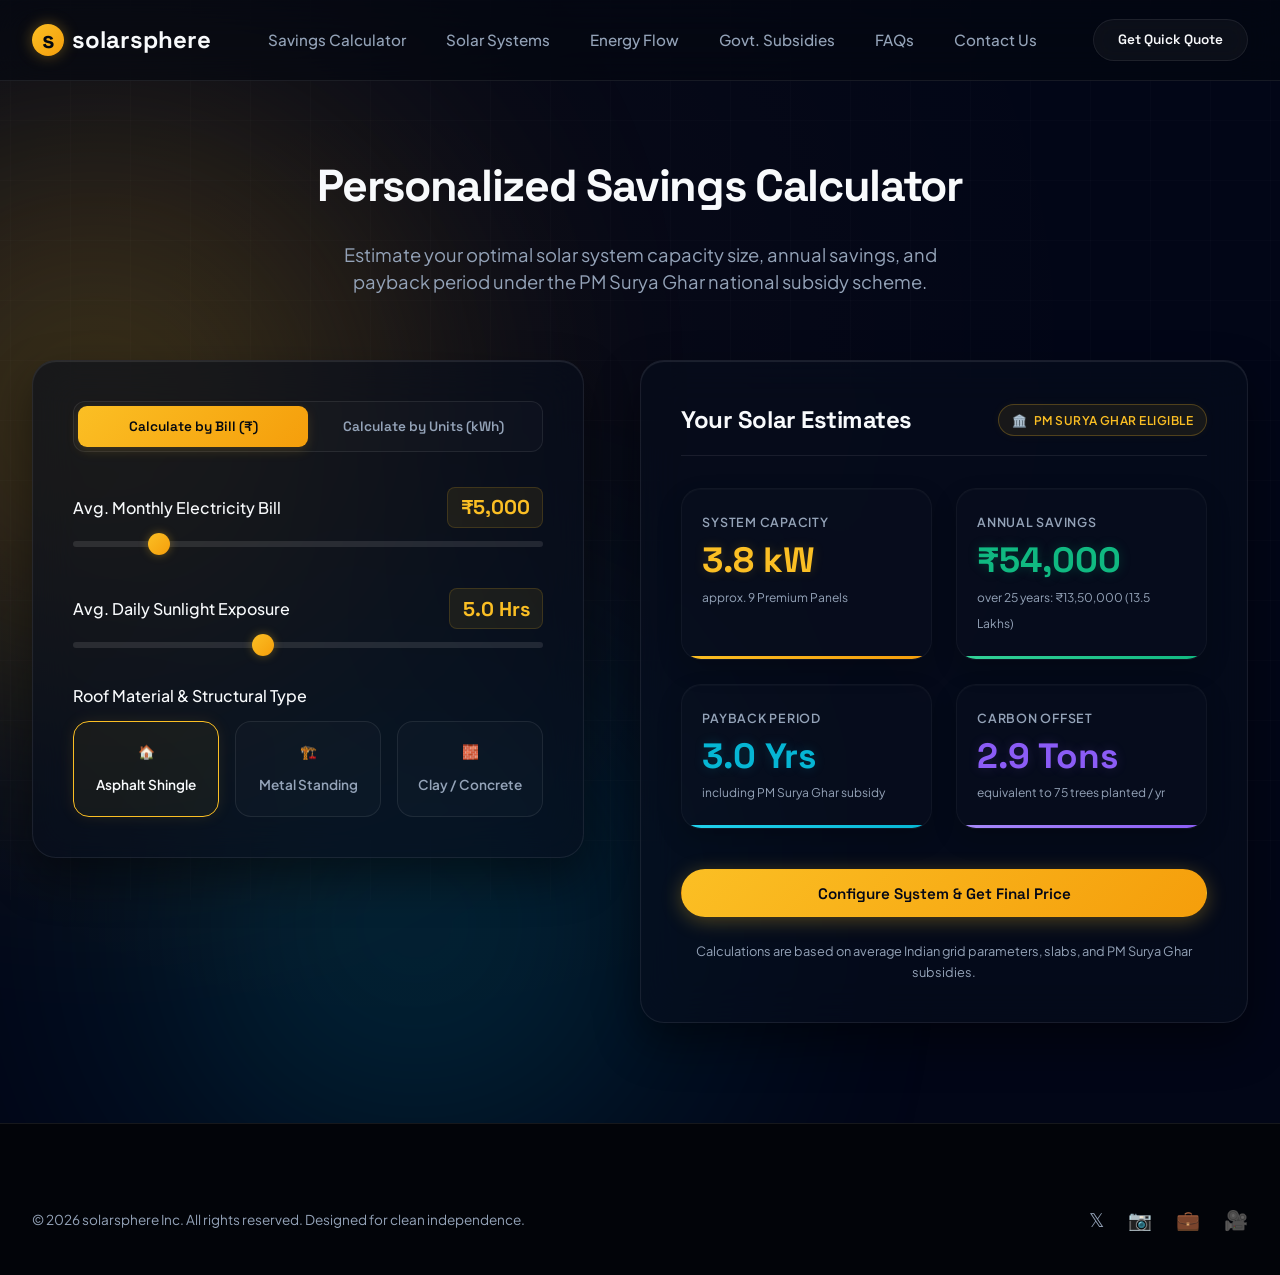
==== commit 8c3d7ea5: "feat: add Contact Us page and integrate in navigation menus" ====
--- a/calculator.html
+++ b/calculator.html
@@ -16,18 +16,19 @@
   <!-- HEADER / NAVIGATION -->
   <header>
     <div class="container nav-container">
-      <a href="index.html" class="logo">
+      <a href="index.html?v=2.0" class="logo">
         <div class="logo-icon">s</div>
         <span>solarsphere</span>
       </a>
       <ul class="nav-links">
-        <li><a href="calculator.html" class="active">Savings Calculator</a></li>
-        <li><a href="configurator.html">Solar Systems</a></li>
-        <li><a href="visualizer.html">Energy Flow</a></li>
-        <li><a href="subsidies.html">Govt. Subsidies</a></li>
-        <li><a href="faq.html">FAQs</a></li>
+        <li><a href="calculator.html?v=2.0" class="active">Savings Calculator</a></li>
+        <li><a href="configurator.html?v=2.0">Solar Systems</a></li>
+        <li><a href="visualizer.html?v=2.0">Energy Flow</a></li>
+        <li><a href="subsidies.html?v=2.0">Govt. Subsidies</a></li>
+        <li><a href="faq.html?v=2.0">FAQs</a></li>
+        <li><a href="contact.html?v=2.0">Contact Us</a></li>
       </ul>
-      <a href="calculator.html" class="btn btn-secondary" style="padding: 0.6rem 1.5rem; font-size: 0.85rem;">Get Quick Quote</a>
+      <a href="calculator.html?v=2.0" class="btn btn-secondary" style="padding: 0.6rem 1.5rem; font-size: 0.85rem;">Get Quick Quote</a>
     </div>
   </header>
 
@@ -152,3 +153,5 @@
   <script src="app.js?v=2.0"></script>
 </body>
 </html>
+
+
--- a/styles.css
+++ b/styles.css
@@ -1999,3 +1999,109 @@
   font-size: 0.88rem;
   line-height: 1.5;
 }
+
+/* --- CONTACT PAGE STYLES --- */
+.contact-grid {
+  display: grid;
+  grid-template-columns: 1fr 1.15fr;
+  gap: 3.5rem;
+  align-items: stretch;
+}
+.contact-info-panel {
+  display: flex;
+  flex-direction: column;
+}
+.contact-card {
+  display: flex;
+  flex-direction: column;
+  gap: 2rem;
+  height: 100%;
+}
+.contact-item {
+  display: flex;
+  gap: 1.25rem;
+  align-items: start;
+}
+.contact-icon-wrapper {
+  background: rgba(251, 191, 36, 0.08);
+  color: var(--solar-gold);
+  width: 46px;
+  height: 46px;
+  border-radius: 12px;
+  display: flex;
+  align-items: center;
+  justify-content: center;
+  font-size: 1.3rem;
+  border: 1px solid rgba(251, 191, 36, 0.15);
+  box-shadow: 0 0 10px rgba(251, 191, 36, 0.05);
+  flex-shrink: 0;
+}
+.contact-item:nth-child(2) .contact-icon-wrapper {
+  background: rgba(16, 185, 129, 0.08);
+  border-color: rgba(16, 185, 129, 0.15);
+  color: var(--electric-emerald);
+}
+.contact-item:nth-child(3) .contact-icon-wrapper {
+  background: rgba(6, 182, 212, 0.08);
+  border-color: rgba(6, 182, 212, 0.15);
+  color: var(--grid-cyan);
+}
+.contact-item:nth-child(4) .contact-icon-wrapper {
+  background: rgba(139, 92, 246, 0.08);
+  border-color: rgba(139, 92, 246, 0.15);
+  color: var(--accent-purple);
+}
+.contact-text-wrapper h4 {
+  font-family: var(--font-title);
+  font-size: 1.05rem;
+  margin-bottom: 0.25rem;
+  color: var(--color-text-main);
+}
+.contact-text-wrapper p {
+  color: var(--color-text-muted);
+  font-size: 0.9rem;
+  line-height: 1.5;
+}
+.contact-text-wrapper a {
+  color: var(--color-text-muted);
+  text-decoration: none;
+  transition: var(--transition-fast);
+}
+.contact-text-wrapper a:hover {
+  color: var(--color-text-main);
+}
+
+.contact-socials-wrapper {
+  display: flex;
+  gap: 1rem;
+  border-top: 1px solid var(--border-light);
+  padding-top: 1.5rem;
+  margin-top: 0.5rem;
+}
+.social-btn {
+  width: 40px;
+  height: 40px;
+  border-radius: 50%;
+  background: rgba(255, 255, 255, 0.02);
+  border: 1px solid var(--border-light);
+  display: flex;
+  align-items: center;
+  justify-content: center;
+  color: var(--color-text-muted);
+  text-decoration: none;
+  font-size: 1rem;
+  transition: var(--transition-smooth);
+}
+.social-btn:hover {
+  background: rgba(255, 255, 255, 0.08);
+  color: var(--color-text-main);
+  border-color: var(--border-light-hover);
+  transform: translateY(-2px);
+}
+
+@media (max-width: 1024px) {
+  .contact-grid {
+    grid-template-columns: 1fr;
+    gap: 3rem;
+  }
+}
